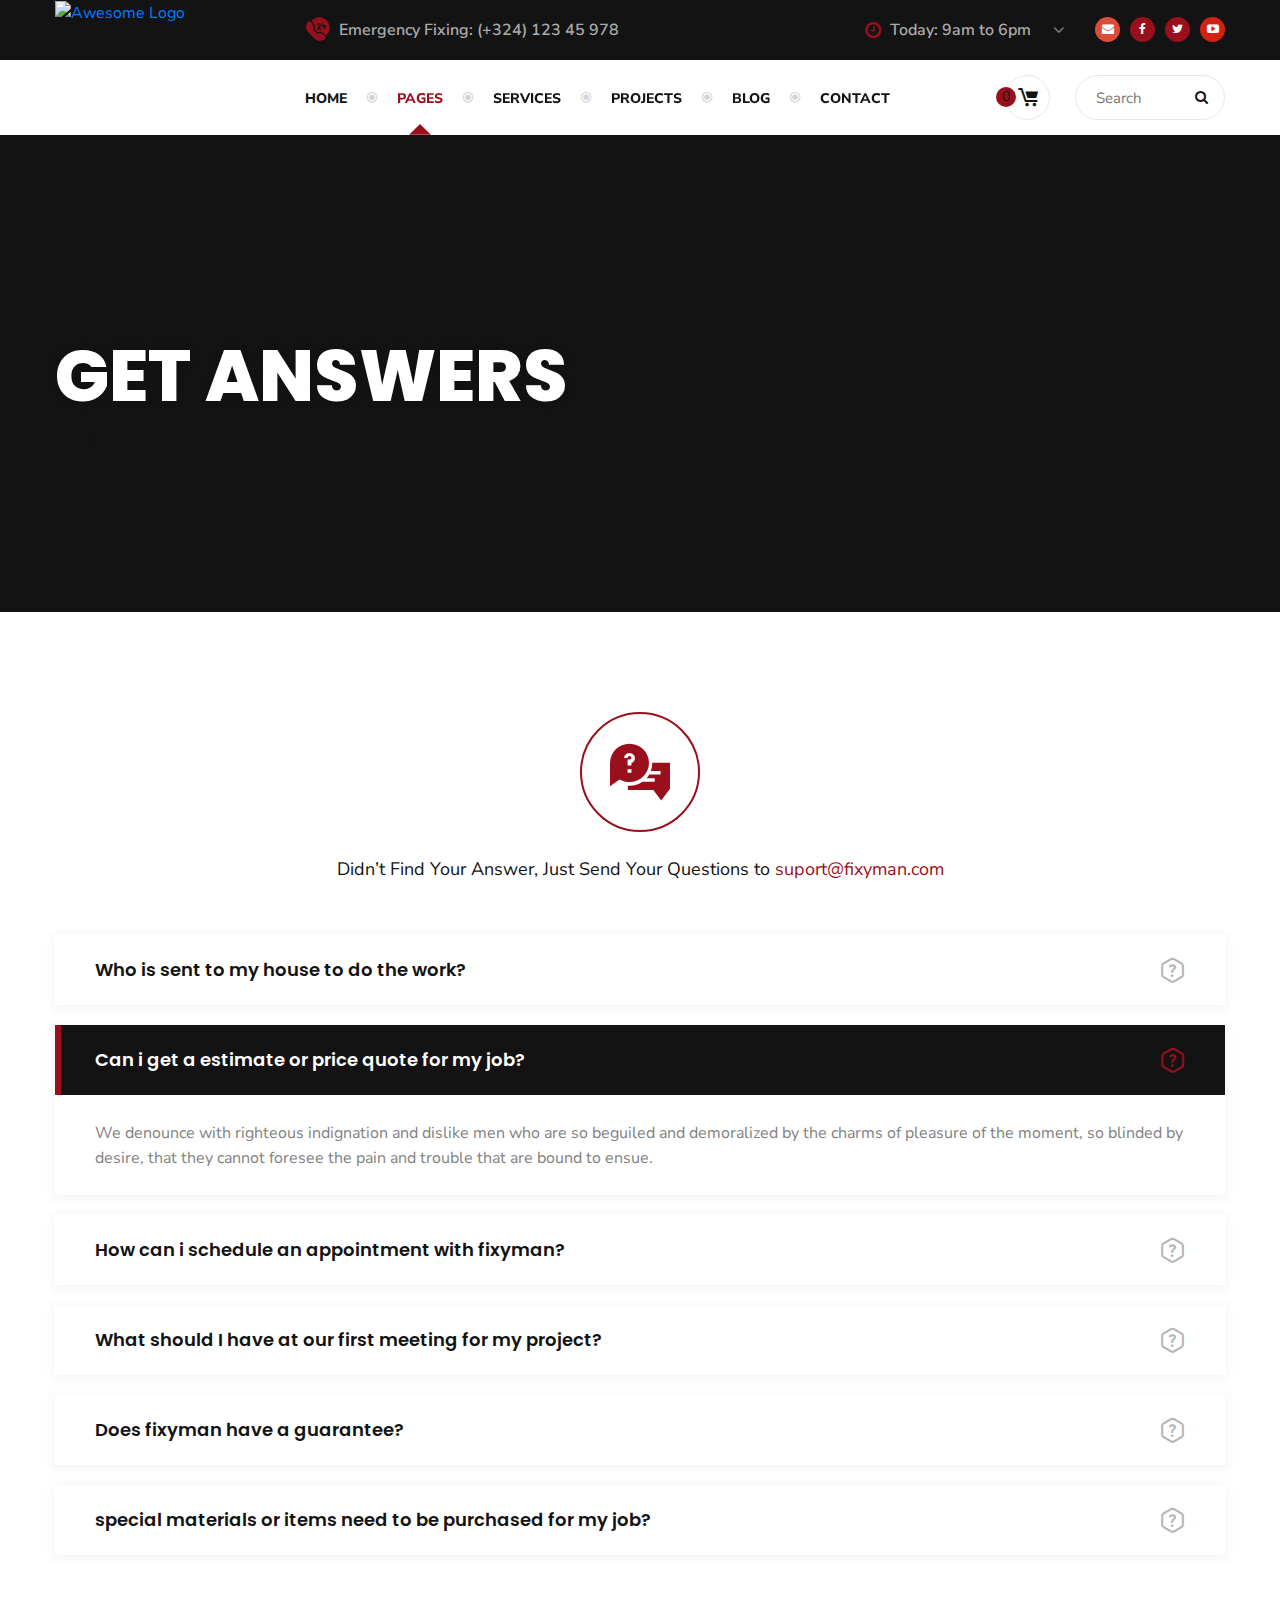
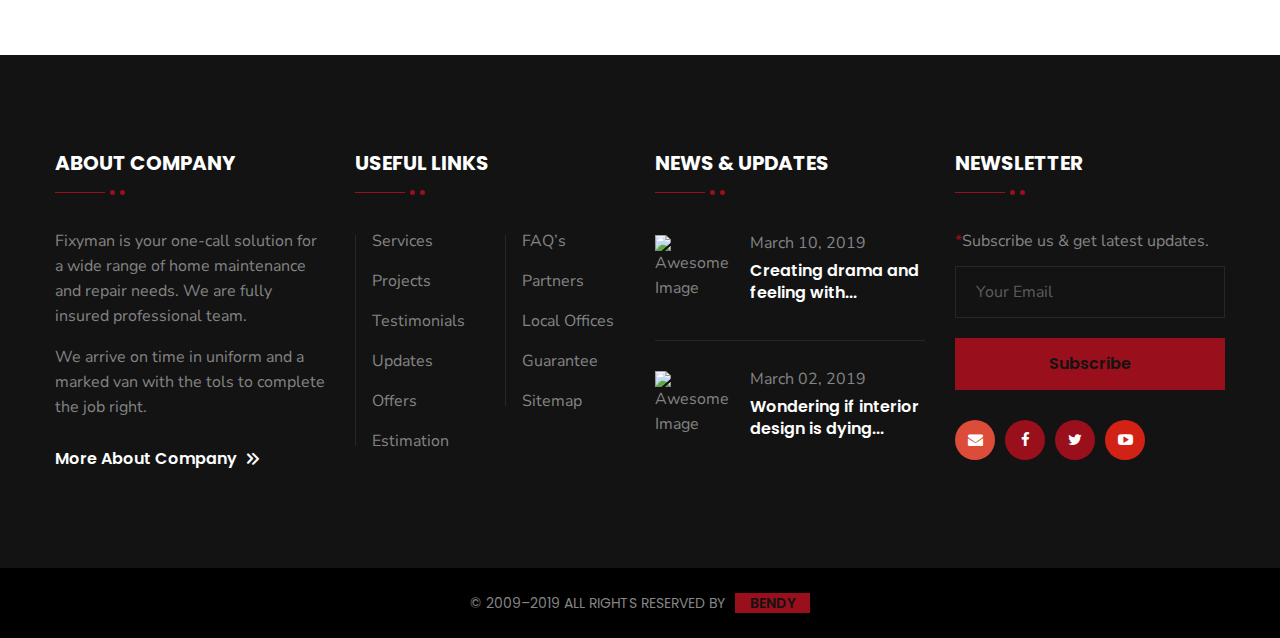
==== faq.html @ 51f52248 "Add files via upload" ====
<!DOCTYPE html>
<html lang="en">
<head>
	<meta charset="UTF-8">
	<title>About || Bendy || Responsive HTML 5 Template</title>

	<!-- responsive meta -->
	<meta name="viewport" content="width=device-width, initial-scale=1">
	<!-- For IE -->
    <meta http-equiv="X-UA-Compatible" content="IE=edge">
    
	<!-- master stylesheet -->
    <link rel="stylesheet" href="css/style.css">
	<!-- Responsive stylesheet -->
	<link rel="stylesheet" href="css/responsive.css">
    <!-- Favicon -->
    <link rel="apple-touch-icon" sizes="180x180" href="images/favicon/apple-touch-icon.png">
    <link rel="icon" type="image/png" href="images/favicon/favicon-32x32.png" sizes="32x32">
    <link rel="icon" type="image/png" href="images/favicon/favicon-16x16.png" sizes="16x16">

    <!-- Fixing Internet Explorer-->
    <!--[if lt IE 9]>
        <script src="http://html5shiv.googlecode.com/svn/trunk/html5.js"></script>
        <script src="js/html5shiv.js"></script>
    <![endif]-->
    
</head>

<body>
<div class="boxed_wrapper">

<div class="preloader"></div> 

<!-- main header -->
<header class="main-header">
    <div class="inner-content">
        <!--Start header top -->
        <div class="header-top">
            <div class="container">
                <div class="outer-box clearfix">
                    <!--Top Left-->
                    <div class="top-left float-left">
                        <div class="phone-number clearfix">
                            <a href="tel:12345978"><span class="icon-help"></span>Emergency Fixing: (+324) 123 45 978</a>
                        </div>
                    </div>
                    <!--Top Right-->
                    <div class="top-right float-right">
                        <div class="working-hours">
                            <div class="icon">
                                <span class="icon-clock"></span>    
                            </div>
                            <select class="selectpicker" data-width="100%">
                                <option selected="selected">Today: 9am to 6pm</option>
                                <option>Today: 9am to 6pm</option>
                                <option>Today: 11am to 5pm</option>
                                <option>Today: 5am to 6pm</option>
                                <option>Today: 9am to 10pm</option>
                                <option>Today: 9am to 6pm</option>
                                <option>Today: 9am to 6pm</option>
                            </select>
                        </div>
                        <div class="social-links">
                            <ul>
                                <li>
                                    <a href="#"><i class="fa fa-envelope" aria-hidden="true"></i></a> 
                                </li>
                                <li>
                                    <a class="fb" href="#"><i class="fa fa-facebook" aria-hidden="true"></i></a> 
                                </li>
                                <li>
                                    <a class="tw" href="#"><i class="fa fa-twitter" aria-hidden="true"></i></a> 
                                </li>
                                <li>
                                    <a class="youtube" href="#"><i class="fa fa-youtube-play" aria-hidden="true"></i></a>
                                </li>
                            </ul>
                        </div>
                    </div>

                </div>  
            </div>
        </div>
        <!--End header top -->
        <!--Start Header upper -->
        <div class="header-upper">
            <div class="container clearfix">
                <div class="outer-box clearfix"> 
                    <div class="header-upper-left float-left">
                        <div class="logo">
                            <a href="index.html"><img src="images/resources/logo.png" alt="Awesome Logo" title=""></a>
                        </div>
                    </div>
                    <div class="header-upper-right float-left clearfix">
                        <div class="nav-outer clearfix">
                            <!-- Main Menu -->
                            <nav class="main-menu navbar-expand-lg">
                                <div class="navbar-header">
                                    <!-- Toggle Button -->      
                                    <button type="button" class="navbar-toggle" data-toggle="collapse" data-target="#navbarSupportedContent" aria-controls="navbarSupportedContent" aria-expanded="false" aria-label="Toggle navigation">
                                    <span class="icon-bar"></span>
                                    <span class="icon-bar"></span>
                                    <span class="icon-bar"></span>
                                    </button>
                                </div>

                                <div class="navbar-collapse collapse clearfix" id="navbarSupportedContent">
                                    <ul class="navigation clearfix">
                                        <li class="dropdown"><a href="index.html"><span>Home</span></a>
                                            <div class="megamenu">
                                                <div class="row">
                                                    <div class="col-lg-6 column">
                                                        <ul>
                                                            <li><a href="index.html">Home Page 01</a></li>
                                                            <li><a href="index-2.html">Home Page 02</a></li>
                                                            <li><a href="index-3.html">Home Page 03</a></li>
                                                            <li><a href="index-4.html">Home Page 04</a></li>
                                                        </ul>
                                                    </div>
                                                    <div class="col-lg-6 column">
                                                        <ul>
                                                            <li><a href="breadcrumb-1.html">Breadcrumb 01</a></li>
                                                            <li><a href="breadcrumb-2.html">Breadcrumb 02</a></li>
                                                            <li><a href="breadcrumb-3.html">Breadcrumb 02</a></li>
                                                            <li><a href="breadcrumb-4.html">Breadcrumb 02</a></li>
                                                        </ul>
                                                    </div> 
                                                </div>                                                
                                            </div>
                                        </li>
                                        <li class="dropdown current"><a href="#"><span>Pages</span></a>
                                            <ul>
                                                <li><a href="about.html">About Company</a></li>
                                                <li><a href="faq.html">Faq’s</a></li>
                                                <li class="dropdown"><a href="#">Shop</a>
                                                    <ul>
                                                        <li><a href="shop.html">Our Products</a></li>
                                                        <li><a href="shop-single.html">Products Single</a></li>
                                                        <li><a href="shopping-cart.html">Shopping Cart</a></li>
                                                        <li><a href="checkout.html">Checkout</a></li>
                                                        <li><a href="account.html">My Account</a></li>
                                                    </ul>    
                                                </li>
                                                <li><a href="coming-soon.html">Coming Soon</a></li>
                                            </ul>
                                        </li>
                                        <li class="dropdown"><a href="services.html"><span>Services</span></a>
                                            <ul>
                                                <li><a href="services.html">View All Services</a></li>
                                                <li><a href="ser-carpentry.html">Carpentry</a></li>
                                                <li><a href="ser-plumbing.html">Plumbing</a></li>
                                                <li><a href="ser-electrical.html">Electrical</a></li>
                                                <li><a href="ser-painting.html">Painting</a></li>
                                                <li><a href="ser-flooring.html">Flooring</a></li>
                                                <li><a href="ser-maintenanace.html">Maintenanace</a></li>
                                            </ul>
                                        </li>
                                        <li class="dropdown"><a href="#"><span>Projects</span></a>
                                            <ul>
                                                <li><a href="project.html">Classic</a></li>
                                                <li><a href="project-2.html">Modern</a></li>
                                                <li><a href="project-3.html">Before & after</a></li>
                                                <li><a href="project-4.html">Masonry</a></li>
                                                <li><a href="project-5.html">Fullwidth</a></li>
                                                <li><a href="project-single.html">Single projects</a></li>
                                            </ul>
                                        </li>
                                        <li class="dropdown"><a href="blog.html"><span>Blog</span></a>
                                            <ul>
                                                <li><a href="blog.html">Default</a></li>
                                                <li><a href="blog-v2.html">Large Image</a></li>
                                                <li><a href="blog-single.html">Blog Details</a></li>
                                            </ul>
                                        </li>
                                        <li><a href="contact.html"><span>Contact</span></a></li>
                                    </ul>
                                </div>
                            </nav>                        
                            <!-- Main Menu End-->
                            <div class="menu-right-content">
                                <div class="cart-box">
                                    <a href="shoping-cart.html"><span class="icon-cart"><span class="number">0</span></span></a>
                                </div>
                                <!--Search Box-->
                                <div class="search-box">
                                    <form method="post" action="index.html">
                                        <input type="search" name="search" placeholder="Search" required>
                                        <button type="submit"><i class="fa fa-search"></i></button>
                                     
                                    </form>
                                </div>
                            </div>

                        </div>
                    </div>
                </div>

            </div>
        </div>
        <!--End Header Upper-->
    </div>
    
    <!--Sticky Header-->
    <div class="sticky-header">
        <div class="container">
            <div class="clearfix">
                <!--Logo-->
                <div class="logo float-left">
                    <a href="index.html" class="img-responsive"><img src="images/resources/sticky-logo.png" alt="" title=""></a>
                </div>
                <!--Right Col-->
                <div class="right-col float-right">
                    <!-- Main Menu -->
                    <nav class="main-menu navbar-expand-lg">
                        <div class="navbar-collapse collapse clearfix">
                            <ul class="navigation clearfix">
                                <li class="dropdown"><a href="index.html"><span>Home</span></a>
                                    <div class="megamenu">
                                        <div class="row">
                                            <div class="col-lg-6 column">
                                                <ul>
                                                    <li><a href="index.html">Home Page 01</a></li>
                                                    <li><a href="index-2.html">Home Page 02</a></li>
                                                    <li><a href="index-3.html">Home Page 03</a></li>
                                                    <li><a href="index-4.html">Home Page 04</a></li>
                                                </ul>
                                            </div>
                                            <div class="col-lg-6 column">
                                                <ul>
                                                    <li><a href="breadcrumb-1.html">Breadcrumb 01</a></li>
                                                    <li><a href="breadcrumb-2.html">Breadcrumb 02</a></li>
                                                    <li><a href="breadcrumb-3.html">Breadcrumb 02</a></li>
                                                    <li><a href="breadcrumb-4.html">Breadcrumb 02</a></li>
                                                </ul>
                                            </div> 
                                        </div>                                                
                                    </div>
                                </li>
                                <li class="dropdown current"><a href="#"><span>Pages</span></a>
                                    <ul>
                                        <li><a href="about.html">About Company</a></li>
                                        <li><a href="faq.html">Faq’s</a></li>
                                        <li class="dropdown"><a href="#">Shop</a>
                                            <ul>
                                                <li><a href="shop.html">Our Products</a></li>
                                                <li><a href="shop-single.html">Products Single</a></li>
                                                <li><a href="shopping-cart.html">Shopping Cart</a></li>
                                                <li><a href="checkout.html">Checkout</a></li>
                                                <li><a href="account.html">My Account</a></li>
                                            </ul>    
                                        </li>
                                        <li><a href="coming-soon.html">Coming Soon</a></li>
                                    </ul>
                                </li>
                                <li class="dropdown"><a href="services.html"><span>Services</span></a>
                                    <ul>
                                        <li><a href="services.html">View All Services</a></li>
                                        <li><a href="ser-carpentry.html">Carpentry</a></li>
                                        <li><a href="ser-plumbing.html">Plumbing</a></li>
                                        <li><a href="ser-electrical.html">Electrical</a></li>
                                        <li><a href="ser-painting.html">Painting</a></li>
                                        <li><a href="ser-flooring.html">Flooring</a></li>
                                        <li><a href="ser-maintenanace.html">Maintenanace</a></li>
                                    </ul>
                                </li>
                                <li class="dropdown"><a href="#"><span>Projects</span></a>
                                    <ul>
                                        <li><a href="project.html">Classic</a></li>
                                        <li><a href="project-2.html">Modern</a></li>
                                        <li><a href="project-3.html">Before & after</a></li>
                                        <li><a href="project-4.html">Masonry</a></li>
                                        <li><a href="project-5.html">Fullwidth</a></li>
                                        <li><a href="project-single.html">Single projects</a></li>
                                    </ul>
                                </li>
                                <li class="dropdown"><a href="blog.html"><span>Blog</span></a>
                                    <ul>
                                        <li><a href="blog.html">Default</a></li>
                                        <li><a href="blog-v2.html">Large Image</a></li>
                                        <li><a href="blog-single.html">Blog Details</a></li>
                                    </ul>
                                </li>
                                <li><a href="contact.html"><span>Contact</span></a></li>
                            </ul>
                        </div>
                    </nav><!-- Main Menu End-->
                </div>
            </div>
        </div>
    </div>
    <!--End Sticky Header-->
</header> 

<!--Start breadcrumb area-->     
<section class="breadcrumb-area style2" style="background-image: url(images/resources/breadcrumb-bg-style2.png);">
    <div class="container">
        <div class="row">
            <div class="col-xl-12">
                <div class="inner-content clearfix">
                    <div class="estimation-box">
                        <h5>Request<br> For Estimation</h5>    
                    </div>
                    <div class="title">
                       <h1>Get Answers</h1>
                    </div>
                    <div class="breadcrumb-menu">
                        <div class="home-icon">
                            <a href="index.html"><span class="icon-home"></span></a>
                        </div>
                        <ul class="clearfix">
                            <li><a href="#">Pages</a></li>
                            <li class="active">FAQ’s</li>
                        </ul>    
                    </div>
                </div>
            </div>
        </div>
    </div>
</section>
<!--End breadcrumb area-->

<!--Start faq area-->
<section class="faq-area">
    <div class="container">
        <div class="row">
            <div class="col-xl-12">
                <div class="faq-content-box">
                    <div class="top text-center">   
                        <div class="icon-holder"><span class="icon-question1"></span></div>
                        <p>Didn’t Find Your Answer, Just Send Your Questions to <a href="mailto:suport@fixyman.com">suport@fixyman.com</a></p>
                    </div>
                    <div class="accordion-box style2">
                        <!--Start single accordion box-->
                        <div class="accordion accordion-block">
                            <div class="accord-btn"><h4>Who is sent to my house to do the work?</h4></div>
                            <div class="accord-content">
                                <p>We denounce with righteous indignation and dislike men who are so beguiled and demoralized by the charms of pleasure of the moment, so blinded by desire, that they cannot foresee the pain and trouble that are bound to ensue.</p>
                            </div>
                        </div>
                        <!--End single accordion box-->
                        <!--Start single accordion box-->
                        <div class="accordion accordion-block">
                            <div class="accord-btn active"><h4>Can i get a estimate or price quote for my job?</h4></div>
                            <div class="accord-content collapsed">
                                <p>We denounce with righteous indignation and dislike men who are so beguiled and demoralized by the charms of pleasure of the moment, so blinded by desire, that they cannot foresee the pain and trouble that are bound to ensue.</p>
                            </div>
                        </div>
                        <!--End single accordion box-->
                        <!--Start single accordion box-->
                        <div class="accordion accordion-block">
                            <div class="accord-btn"><h4>How can i schedule an appointment with fixyman?</h4></div>
                            <div class="accord-content">
                                <p>We denounce with righteous indignation and dislike men who are so beguiled and demoralized by the charms of pleasure of the moment, so blinded by desire, that they cannot foresee the pain and trouble that are bound to ensue.</p>
                            </div>
                        </div>
                        <!--End single accordion box-->
                        <!--Start single accordion box-->
                        <div class="accordion accordion-block">
                            <div class="accord-btn"><h4>What should I have at our first meeting for my project?</h4></div>
                            <div class="accord-content">
                                <p>We denounce with righteous indignation and dislike men who are so beguiled and demoralized by the charms of pleasure of the moment, so blinded by desire, that they cannot foresee the pain and trouble that are bound to ensue.</p>
                            </div>
                        </div>
                        <!--End single accordion box-->
                        <!--Start single accordion box-->
                        <div class="accordion accordion-block">
                            <div class="accord-btn"><h4>Does fixyman have a guarantee?</h4></div>
                            <div class="accord-content">
                                <p>We denounce with righteous indignation and dislike men who are so beguiled and demoralized by the charms of pleasure of the moment, so blinded by desire, that they cannot foresee the pain and trouble that are bound to ensue.</p>
                            </div>
                        </div>
                        <!--End single accordion box-->
                        <!--Start single accordion box-->
                        <div class="accordion accordion-block">
                            <div class="accord-btn"><h4>special materials or items need to be purchased for my job?</h4></div>
                            <div class="accord-content">
                                <p>We denounce with righteous indignation and dislike men who are so beguiled and demoralized by the charms of pleasure of the moment, so blinded by desire, that they cannot foresee the pain and trouble that are bound to ensue.</p>
                            </div>
                        </div>
                        <!--End single accordion box-->
                    </div>    
                </div>    
            </div>        
        </div>
    </div>
</section>   
<!--End faq area-->   

<!--Start footer area-->  
<footer class="footer-area">
    <div class="footer-shape-bg wow slideInRight" data-wow-delay="300ms" data-wow-duration="2500ms"></div>
    <div class="container">
        <div class="row">
            <!--Start single footer widget-->
            <div class="col-xl-3 col-lg-6 col-md-5 col-sm-12">
                <div class="single-footer-widget marbtm50">
                    <div class="title">
                        <h3>About Company</h3>
                        <div class="decor"><span></span></div>
                    </div>
                    <div class="footer-company-info-text">
                        <p>Fixyman is your one-call solution for a wide range of home maintenance and repair needs. We are fully insured professional team. </p>
                        <p>We arrive on time in uniform and a marked van with the tols to complete the job right.</p>
                        <a class="btn-two" href="#">More About Company<span class="icon-arrow"></span></a>
                    </div>  
                </div>
            </div>
            <!--End single footer widget-->
            <!--Start single footer widget-->
            <div class="col-xl-3 col-lg-6 col-md-7 col-sm-12">
                <div class="single-footer-widget useful-links-box marbtm50">
                    <div class="title">
                        <h3>Useful Links</h3>
                        <div class="decor"><span></span></div>
                    </div>
                    <div class="usefull-links">
                        <div class="row">
                            <div class="col-xl-6 col-lg-6 col-md-6">
                                <ul>
                                    <li><a href="#">Services</a></li>
                                    <li><a href="#">Projects</a></li>
                                    <li><a href="#">Testimonials</a></li>
                                    <li><a href="#">Updates</a></li>
                                    <li><a href="#">Offers</a></li>
                                    <li><a href="#">Estimation</a></li>
                                </ul>    
                            </div>
                            <div class="col-xl-6 col-lg-6 col-md-6">
                                <ul>
                                    <li><a href="#">FAQ’s</a></li>    
                                    <li><a href="#">Partners</a></li>    
                                    <li><a href="#">Local Offices</a></li>    
                                    <li><a href="#">Guarantee</a></li>    
                                    <li><a href="#">Sitemap</a></li>      
                                </ul>
                            </div>
                        </div>
                    </div>
                </div>
            </div>
            <!--End single footer widget-->
            <!--Start single footer widget-->
            <div class="col-xl-3 col-lg-6 col-md-6 col-sm-12">
                <div class="single-footer-widget pdbtm50">
                    <div class="title">
                        <h3>News & Updates</h3>
                        <div class="decor"><span></span></div>
                    </div>
                    <ul class="recent-news">
                        <li>
                            <div class="img-holder">
                                <img src="images/footer/recent-news-1.jpg" alt="Awesome Image">
                                <div class="overlay-style-one bg1">
                                    <div class="box">
                                        <div class="content">
                                            <a href="project-single.html"><span class="icon-link1"></span></a>    
                                        </div>
                                    </div>
                                </div>    
                            </div>
                            <div class="title-holder">
                                <p>March 10, 2019</p>
                                <h5><a href="#">Creating drama and<br> feeling with...</a></h5>
                            </div>
                        </li>
                        <li>
                            <div class="img-holder">
                                <img src="images/footer/recent-news-2.jpg" alt="Awesome Image">
                                <div class="overlay-style-one bg1">
                                    <div class="box">
                                        <div class="content">
                                            <a href="project-single.html"><span class="icon-link1"></span></a>    
                                        </div>
                                    </div>
                                </div>    
                            </div>
                            <div class="title-holder">
                                <p>March 02, 2019</p>
                                <h5><a href="#">Wondering if interior<br> design is dying...</a></h5>
                            </div>
                        </li>
                     

                    </ul>
                </div>
            </div>
            <!--End single footer widget-->
            <!--Start single footer widget-->
            <div class="col-xl-3 col-lg-6 col-md-6 col-sm-12">
                <div class="single-footer-widget">
                    <div class="title">
                        <h3>Newsletter</h3>
                        <div class="decor"><span></span></div>
                    </div>
                    <div class="subscribe-box">
                        <div class="text">
                            <p><span>*</span>Subscribe us & get latest updates.</p>
                        </div>
                        <form class="subscribe-form" action="#">
                            <input type="email" name="email" placeholder="Your Email">
                            <button type="submit">Subscribe<span class="flaticon-next"></span></button>
                        </form>
                        <div class="footer-social-links">
                            <ul class="social-links-style1">
                                <li>
                                    <a class="envelop" href="#"><i class="fa fa-envelope" aria-hidden="true"></i></a> 
                                </li>
                                <li>
                                    <a class="fb" href="#"><i class="fa fa-facebook" aria-hidden="true"></i></a> 
                                </li>
                                <li>
                                    <a class="tw" href="#"><i class="fa fa-twitter" aria-hidden="true"></i></a> 
                                </li>
                                <li>
                                    <a class="youtube" href="#"><i class="fa fa-youtube-play" aria-hidden="true"></i></a>
                                </li>
                            </ul>
                        </div> 
                    </div>
                </div>
            </div>
            <!--End single footer widget-->
        </div>
    </div>
</footer>   
<!--End footer area-->

<!--Start footer bottom area-->
<section class="footer-bottom-area">
    <div class="container">
        <div class="row">
            <div class="col-xl-12 col-lg-12 col-md-12 col-sm-12">
                <div class="footer-bottom-content text-center">
                    <div class="copyright-text">
                        <p>© 2009–2019 All Rights Reserved by <a href="#">Bendy</a></p>
                    </div>
                </div>
            </div>
        </div>
    </div>    
</section>
<!--End footer bottom area-->   

</div> 


<!-- Scroll Top Button -->
<button class="scroll-top scroll-to-target" data-target="html">
    <span>Top</span>
</button>



<script src="js/jquery.js"></script>
<script src="js/appear.js"></script>
<script src="js/bootstrap.bundle.min.js"></script>
<script src="js/bootstrap-select.min.js"></script>
<script src="js/isotope.js"></script>
<script src="js/jquery.bootstrap-touchspin.js"></script>
<script src="js/jquery.countTo.js"></script>
<script src="js/jquery.easing.min.js"></script>
<script src="js/jquery.enllax.min.js"></script>
<script src="js/jquery.fancybox.js"></script>
<script src="js/jquery.mixitup.min.js"></script>
<script src="js/jquery.paroller.min.js"></script>
<script src="js/owl.js"></script>
<script src="js/validation.js"></script>
<script src="js/wow.js"></script>
<script src="js/jquery.countdown.min.js"></script>

<script src="assets/language-switcher/jquery.polyglot.language.switcher.js"></script>
<script src="assets/timepicker/timePicker.js"></script>                       
<script src="assets/html5lightbox/html5lightbox.js"></script>


<!-- thm custom script -->
<script src="js/custom.js"></script>



</body>
</html>
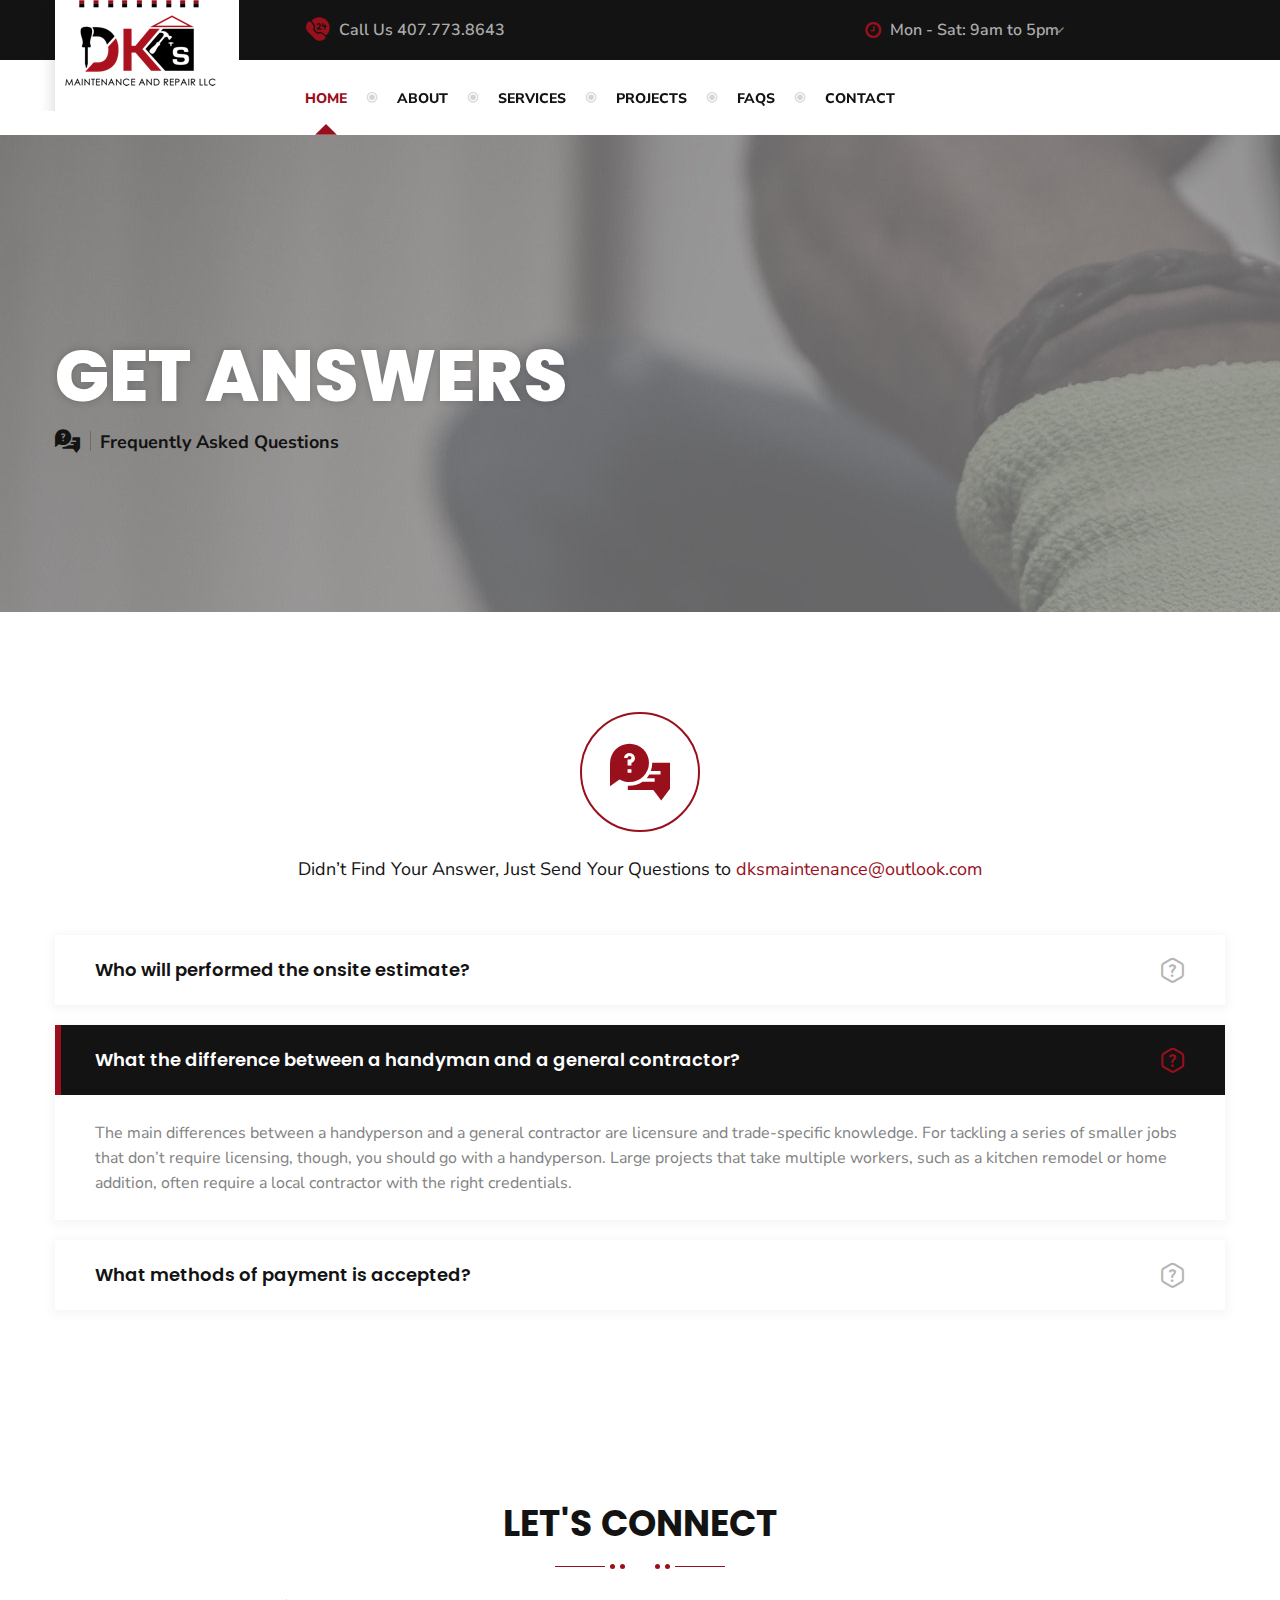
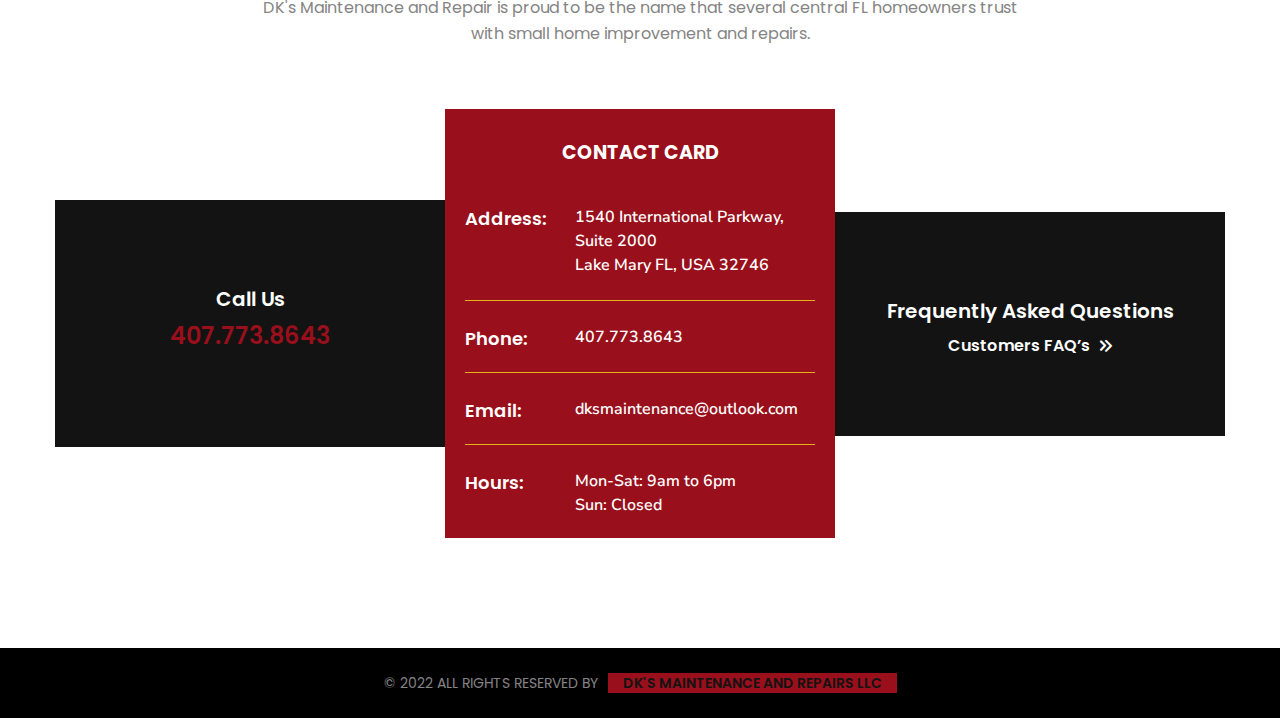
==== commit 7df97074: "Add files via upload" ====
--- a/faq.html
+++ b/faq.html
@@ -8,7 +8,7 @@
 	<meta name="viewport" content="width=device-width, initial-scale=1">
 	<!-- For IE -->
     <meta http-equiv="X-UA-Compatible" content="IE=edge">
-    
+
 	<!-- master stylesheet -->
     <link rel="stylesheet" href="css/style.css">
 	<!-- Responsive stylesheet -->
@@ -23,13 +23,17 @@
         <script src="http://html5shiv.googlecode.com/svn/trunk/html5.js"></script>
         <script src="js/html5shiv.js"></script>
     <![endif]-->
-    
+
 </head>
 
 <body>
 <div class="boxed_wrapper">
 
-<div class="preloader"></div> 
+<div class="preloader"></div>
+
+
+
+
 
 <!-- main header -->
 <header class="main-header">
@@ -41,54 +45,34 @@
                     <!--Top Left-->
                     <div class="top-left float-left">
                         <div class="phone-number clearfix">
-                            <a href="tel:12345978"><span class="icon-help"></span>Emergency Fixing: (+324) 123 45 978</a>
+                            <a href="tel:12345978"><span class="icon-help"></span>Call Us 407.773.8643</a>
                         </div>
                     </div>
                     <!--Top Right-->
                     <div class="top-right float-right">
                         <div class="working-hours">
                             <div class="icon">
-                                <span class="icon-clock"></span>    
+                                <span class="icon-clock"></span>
                             </div>
                             <select class="selectpicker" data-width="100%">
-                                <option selected="selected">Today: 9am to 6pm</option>
-                                <option>Today: 9am to 6pm</option>
-                                <option>Today: 11am to 5pm</option>
-                                <option>Today: 5am to 6pm</option>
-                                <option>Today: 9am to 10pm</option>
-                                <option>Today: 9am to 6pm</option>
-                                <option>Today: 9am to 6pm</option>
+                                <option selected="selected">Mon - Sat: 9am to 5pm</option>
+                                <option>Sunday: Closed</option>
                             </select>
                         </div>
-                        <div class="social-links">
-                            <ul>
-                                <li>
-                                    <a href="#"><i class="fa fa-envelope" aria-hidden="true"></i></a> 
-                                </li>
-                                <li>
-                                    <a class="fb" href="#"><i class="fa fa-facebook" aria-hidden="true"></i></a> 
-                                </li>
-                                <li>
-                                    <a class="tw" href="#"><i class="fa fa-twitter" aria-hidden="true"></i></a> 
-                                </li>
-                                <li>
-                                    <a class="youtube" href="#"><i class="fa fa-youtube-play" aria-hidden="true"></i></a>
-                                </li>
-                            </ul>
-                        </div>
-                    </div>
-
-                </div>  
+
+                    </div>
+
+                </div>
             </div>
         </div>
         <!--End header top -->
         <!--Start Header upper -->
         <div class="header-upper">
             <div class="container clearfix">
-                <div class="outer-box clearfix"> 
+                <div class="outer-box clearfix">
                     <div class="header-upper-left float-left">
                         <div class="logo">
-                            <a href="index.html"><img src="images/resources/logo.png" alt="Awesome Logo" title=""></a>
+                            <a href="index.html"><img src="images/resources/dkspad.png" alt="Awesome Logo" title="" ></a>
                         </div>
                     </div>
                     <div class="header-upper-right float-left clearfix">
@@ -96,7 +80,7 @@
                             <!-- Main Menu -->
                             <nav class="main-menu navbar-expand-lg">
                                 <div class="navbar-header">
-                                    <!-- Toggle Button -->      
+                                    <!-- Toggle Button -->
                                     <button type="button" class="navbar-toggle" data-toggle="collapse" data-target="#navbarSupportedContent" aria-controls="navbarSupportedContent" aria-expanded="false" aria-label="Toggle navigation">
                                     <span class="icon-bar"></span>
                                     <span class="icon-bar"></span>
@@ -106,90 +90,17 @@
 
                                 <div class="navbar-collapse collapse clearfix" id="navbarSupportedContent">
                                     <ul class="navigation clearfix">
-                                        <li class="dropdown"><a href="index.html"><span>Home</span></a>
-                                            <div class="megamenu">
-                                                <div class="row">
-                                                    <div class="col-lg-6 column">
-                                                        <ul>
-                                                            <li><a href="index.html">Home Page 01</a></li>
-                                                            <li><a href="index-2.html">Home Page 02</a></li>
-                                                            <li><a href="index-3.html">Home Page 03</a></li>
-                                                            <li><a href="index-4.html">Home Page 04</a></li>
-                                                        </ul>
-                                                    </div>
-                                                    <div class="col-lg-6 column">
-                                                        <ul>
-                                                            <li><a href="breadcrumb-1.html">Breadcrumb 01</a></li>
-                                                            <li><a href="breadcrumb-2.html">Breadcrumb 02</a></li>
-                                                            <li><a href="breadcrumb-3.html">Breadcrumb 02</a></li>
-                                                            <li><a href="breadcrumb-4.html">Breadcrumb 02</a></li>
-                                                        </ul>
-                                                    </div> 
-                                                </div>                                                
-                                            </div>
-                                        </li>
-                                        <li class="dropdown current"><a href="#"><span>Pages</span></a>
-                                            <ul>
-                                                <li><a href="about.html">About Company</a></li>
-                                                <li><a href="faq.html">Faq’s</a></li>
-                                                <li class="dropdown"><a href="#">Shop</a>
-                                                    <ul>
-                                                        <li><a href="shop.html">Our Products</a></li>
-                                                        <li><a href="shop-single.html">Products Single</a></li>
-                                                        <li><a href="shopping-cart.html">Shopping Cart</a></li>
-                                                        <li><a href="checkout.html">Checkout</a></li>
-                                                        <li><a href="account.html">My Account</a></li>
-                                                    </ul>    
-                                                </li>
-                                                <li><a href="coming-soon.html">Coming Soon</a></li>
-                                            </ul>
-                                        </li>
-                                        <li class="dropdown"><a href="services.html"><span>Services</span></a>
-                                            <ul>
-                                                <li><a href="services.html">View All Services</a></li>
-                                                <li><a href="ser-carpentry.html">Carpentry</a></li>
-                                                <li><a href="ser-plumbing.html">Plumbing</a></li>
-                                                <li><a href="ser-electrical.html">Electrical</a></li>
-                                                <li><a href="ser-painting.html">Painting</a></li>
-                                                <li><a href="ser-flooring.html">Flooring</a></li>
-                                                <li><a href="ser-maintenanace.html">Maintenanace</a></li>
-                                            </ul>
-                                        </li>
-                                        <li class="dropdown"><a href="#"><span>Projects</span></a>
-                                            <ul>
-                                                <li><a href="project.html">Classic</a></li>
-                                                <li><a href="project-2.html">Modern</a></li>
-                                                <li><a href="project-3.html">Before & after</a></li>
-                                                <li><a href="project-4.html">Masonry</a></li>
-                                                <li><a href="project-5.html">Fullwidth</a></li>
-                                                <li><a href="project-single.html">Single projects</a></li>
-                                            </ul>
-                                        </li>
-                                        <li class="dropdown"><a href="blog.html"><span>Blog</span></a>
-                                            <ul>
-                                                <li><a href="blog.html">Default</a></li>
-                                                <li><a href="blog-v2.html">Large Image</a></li>
-                                                <li><a href="blog-single.html">Blog Details</a></li>
-                                            </ul>
-                                        </li>
-                                        <li><a href="contact.html"><span>Contact</span></a></li>
+                                        <li class="dropdown current"><a href="index.html"><span>Home</span></a></li>
+                                        <li class="dropdown"><a href="index.html#aboutme"><span>About</span></a></li>
+                                        <li class="dropdown"><a href="index.html#services"><span>Services</span></a></li>
+                                        <li class="dropdown"><a href="index.html#projects"><span>Projects</span></a></li>
+																				<li class="dropdown"><a href="faq.html"><span>FAQs</span></a></li>
+																				<li><a href="index.html#contact"><span>Contact</span></a></li>
                                     </ul>
                                 </div>
-                            </nav>                        
+                            </nav>
                             <!-- Main Menu End-->
-                            <div class="menu-right-content">
-                                <div class="cart-box">
-                                    <a href="shoping-cart.html"><span class="icon-cart"><span class="number">0</span></span></a>
-                                </div>
-                                <!--Search Box-->
-                                <div class="search-box">
-                                    <form method="post" action="index.html">
-                                        <input type="search" name="search" placeholder="Search" required>
-                                        <button type="submit"><i class="fa fa-search"></i></button>
-                                     
-                                    </form>
-                                </div>
-                            </div>
+
 
                         </div>
                     </div>
@@ -199,14 +110,14 @@
         </div>
         <!--End Header Upper-->
     </div>
-    
+
     <!--Sticky Header-->
     <div class="sticky-header">
         <div class="container">
             <div class="clearfix">
                 <!--Logo-->
                 <div class="logo float-left">
-                    <a href="index.html" class="img-responsive"><img src="images/resources/sticky-logo.png" alt="" title=""></a>
+                    <a href="index.html" class="img-responsive"><img src="images/resources/finallogo.png" alt="" height="160" width="160" title=""></a></br>
                 </div>
                 <!--Right Col-->
                 <div class="right-col float-right">
@@ -214,73 +125,11 @@
                     <nav class="main-menu navbar-expand-lg">
                         <div class="navbar-collapse collapse clearfix">
                             <ul class="navigation clearfix">
-                                <li class="dropdown"><a href="index.html"><span>Home</span></a>
-                                    <div class="megamenu">
-                                        <div class="row">
-                                            <div class="col-lg-6 column">
-                                                <ul>
-                                                    <li><a href="index.html">Home Page 01</a></li>
-                                                    <li><a href="index-2.html">Home Page 02</a></li>
-                                                    <li><a href="index-3.html">Home Page 03</a></li>
-                                                    <li><a href="index-4.html">Home Page 04</a></li>
-                                                </ul>
-                                            </div>
-                                            <div class="col-lg-6 column">
-                                                <ul>
-                                                    <li><a href="breadcrumb-1.html">Breadcrumb 01</a></li>
-                                                    <li><a href="breadcrumb-2.html">Breadcrumb 02</a></li>
-                                                    <li><a href="breadcrumb-3.html">Breadcrumb 02</a></li>
-                                                    <li><a href="breadcrumb-4.html">Breadcrumb 02</a></li>
-                                                </ul>
-                                            </div> 
-                                        </div>                                                
-                                    </div>
-                                </li>
-                                <li class="dropdown current"><a href="#"><span>Pages</span></a>
-                                    <ul>
-                                        <li><a href="about.html">About Company</a></li>
-                                        <li><a href="faq.html">Faq’s</a></li>
-                                        <li class="dropdown"><a href="#">Shop</a>
-                                            <ul>
-                                                <li><a href="shop.html">Our Products</a></li>
-                                                <li><a href="shop-single.html">Products Single</a></li>
-                                                <li><a href="shopping-cart.html">Shopping Cart</a></li>
-                                                <li><a href="checkout.html">Checkout</a></li>
-                                                <li><a href="account.html">My Account</a></li>
-                                            </ul>    
-                                        </li>
-                                        <li><a href="coming-soon.html">Coming Soon</a></li>
-                                    </ul>
-                                </li>
-                                <li class="dropdown"><a href="services.html"><span>Services</span></a>
-                                    <ul>
-                                        <li><a href="services.html">View All Services</a></li>
-                                        <li><a href="ser-carpentry.html">Carpentry</a></li>
-                                        <li><a href="ser-plumbing.html">Plumbing</a></li>
-                                        <li><a href="ser-electrical.html">Electrical</a></li>
-                                        <li><a href="ser-painting.html">Painting</a></li>
-                                        <li><a href="ser-flooring.html">Flooring</a></li>
-                                        <li><a href="ser-maintenanace.html">Maintenanace</a></li>
-                                    </ul>
-                                </li>
-                                <li class="dropdown"><a href="#"><span>Projects</span></a>
-                                    <ul>
-                                        <li><a href="project.html">Classic</a></li>
-                                        <li><a href="project-2.html">Modern</a></li>
-                                        <li><a href="project-3.html">Before & after</a></li>
-                                        <li><a href="project-4.html">Masonry</a></li>
-                                        <li><a href="project-5.html">Fullwidth</a></li>
-                                        <li><a href="project-single.html">Single projects</a></li>
-                                    </ul>
-                                </li>
-                                <li class="dropdown"><a href="blog.html"><span>Blog</span></a>
-                                    <ul>
-                                        <li><a href="blog.html">Default</a></li>
-                                        <li><a href="blog-v2.html">Large Image</a></li>
-                                        <li><a href="blog-single.html">Blog Details</a></li>
-                                    </ul>
-                                </li>
-                                <li><a href="contact.html"><span>Contact</span></a></li>
+                                <li class="dropdown current"><a href="index.html"><span>Home</span></a></li>
+															  <li class="dropdown"><a href="#aboutme"><span>About</span></a></li>
+																<li class="dropdown"><a href="#services"><span>Services</span></a></li>
+															  <li class="dropdown"><a href="#projects"><span>Projects</span></a></li>
+																<li><a href="#contact"><span>Contact</span></a></li>
                             </ul>
                         </div>
                     </nav><!-- Main Menu End-->
@@ -289,28 +138,29 @@
         </div>
     </div>
     <!--End Sticky Header-->
-</header> 
-
-<!--Start breadcrumb area-->     
-<section class="breadcrumb-area style2" style="background-image: url(images/resources/breadcrumb-bg-style2.png);">
+</header>
+
+
+
+
+
+<!--Start breadcrumb area-->
+<section class="breadcrumb-area style2" style="background-image: url(images/slides/v1-1.jpg);">
     <div class="container">
         <div class="row">
             <div class="col-xl-12">
                 <div class="inner-content clearfix">
-                    <div class="estimation-box">
-                        <h5>Request<br> For Estimation</h5>    
-                    </div>
+
                     <div class="title">
                        <h1>Get Answers</h1>
                     </div>
                     <div class="breadcrumb-menu">
                         <div class="home-icon">
-                            <a href="index.html"><span class="icon-home"></span></a>
+                            <a href="index.html"><span class="icon-question1"></span></a>
                         </div>
                         <ul class="clearfix">
-                            <li><a href="#">Pages</a></li>
-                            <li class="active">FAQ’s</li>
-                        </ul>    
+                            <li class="active">Frequently Asked Questions</li>
+                        </ul>
                     </div>
                 </div>
             </div>
@@ -325,205 +175,121 @@
         <div class="row">
             <div class="col-xl-12">
                 <div class="faq-content-box">
-                    <div class="top text-center">   
+                    <div class="top text-center">
                         <div class="icon-holder"><span class="icon-question1"></span></div>
-                        <p>Didn’t Find Your Answer, Just Send Your Questions to <a href="mailto:suport@fixyman.com">suport@fixyman.com</a></p>
+                        <p>Didn’t Find Your Answer, Just Send Your Questions to <a href="mailto:dksmaintenance@outlook.com">dksmaintenance@outlook.com</a></p>
                     </div>
                     <div class="accordion-box style2">
                         <!--Start single accordion box-->
                         <div class="accordion accordion-block">
-                            <div class="accord-btn"><h4>Who is sent to my house to do the work?</h4></div>
+                            <div class="accord-btn"><h4>Who will performed the onsite estimate?</h4></div>
                             <div class="accord-content">
-                                <p>We denounce with righteous indignation and dislike men who are so beguiled and demoralized by the charms of pleasure of the moment, so blinded by desire, that they cannot foresee the pain and trouble that are bound to ensue.</p>
+                                <p>The owner of DK's will visit the property to provide an estimate, unless you are notified of business partner being present instead.</p>
                             </div>
                         </div>
                         <!--End single accordion box-->
                         <!--Start single accordion box-->
                         <div class="accordion accordion-block">
-                            <div class="accord-btn active"><h4>Can i get a estimate or price quote for my job?</h4></div>
+                            <div class="accord-btn active"><h4>What the difference between a handyman and a general contractor?</h4></div>
                             <div class="accord-content collapsed">
-                                <p>We denounce with righteous indignation and dislike men who are so beguiled and demoralized by the charms of pleasure of the moment, so blinded by desire, that they cannot foresee the pain and trouble that are bound to ensue.</p>
+                                <p>The main differences between a handyperson and a general contractor are licensure and trade-specific knowledge. For tackling a series of smaller jobs that don’t require licensing, though, you should go with a handyperson. Large projects that take multiple workers, such as a kitchen remodel or home addition, often require a local contractor with the right credentials.</p>
                             </div>
                         </div>
                         <!--End single accordion box-->
                         <!--Start single accordion box-->
                         <div class="accordion accordion-block">
-                            <div class="accord-btn"><h4>How can i schedule an appointment with fixyman?</h4></div>
+                            <div class="accord-btn"><h4>What methods of payment is accepted?</h4></div>
                             <div class="accord-content">
-                                <p>We denounce with righteous indignation and dislike men who are so beguiled and demoralized by the charms of pleasure of the moment, so blinded by desire, that they cannot foresee the pain and trouble that are bound to ensue.</p>
+                                <p>Cash, Zelle, Cashapp (Credit Cards to be accepted soon.)</p>
                             </div>
                         </div>
                         <!--End single accordion box-->
-                        <!--Start single accordion box-->
-                        <div class="accordion accordion-block">
-                            <div class="accord-btn"><h4>What should I have at our first meeting for my project?</h4></div>
-                            <div class="accord-content">
-                                <p>We denounce with righteous indignation and dislike men who are so beguiled and demoralized by the charms of pleasure of the moment, so blinded by desire, that they cannot foresee the pain and trouble that are bound to ensue.</p>
-                            </div>
-                        </div>
-                        <!--End single accordion box-->
-                        <!--Start single accordion box-->
-                        <div class="accordion accordion-block">
-                            <div class="accord-btn"><h4>Does fixyman have a guarantee?</h4></div>
-                            <div class="accord-content">
-                                <p>We denounce with righteous indignation and dislike men who are so beguiled and demoralized by the charms of pleasure of the moment, so blinded by desire, that they cannot foresee the pain and trouble that are bound to ensue.</p>
-                            </div>
-                        </div>
-                        <!--End single accordion box-->
-                        <!--Start single accordion box-->
-                        <div class="accordion accordion-block">
-                            <div class="accord-btn"><h4>special materials or items need to be purchased for my job?</h4></div>
-                            <div class="accord-content">
-                                <p>We denounce with righteous indignation and dislike men who are so beguiled and demoralized by the charms of pleasure of the moment, so blinded by desire, that they cannot foresee the pain and trouble that are bound to ensue.</p>
-                            </div>
-                        </div>
-                        <!--End single accordion box-->
-                    </div>    
-                </div>    
-            </div>        
-        </div>
-    </div>
-</section>   
-<!--End faq area-->   
-
-<!--Start footer area-->  
-<footer class="footer-area">
-    <div class="footer-shape-bg wow slideInRight" data-wow-delay="300ms" data-wow-duration="2500ms"></div>
+
+                    </div>
+                </div>
+            </div>
+        </div>
+    </div>
+</section>
+<!--End faq area-->
+
+<!--Start Contact area-->
+<section class="contact-address-area" id="contact">
     <div class="container">
+        <div class="sec-title-style1 text-center max-width">
+            <div class="title">Let's Connect</div>
+            <div class="text"><div class="decor-left"><span></span></div><p></p><div class="decor-right"><span></span></div></div>
+            <div class="bottom-text">
+                <p>DK's Maintenance and Repair is proud to be the name that several central FL homeowners trust with small home improvement and repairs.</p>
+            </div>
+        </div>
         <div class="row">
-            <!--Start single footer widget-->
-            <div class="col-xl-3 col-lg-6 col-md-5 col-sm-12">
-                <div class="single-footer-widget marbtm50">
-                    <div class="title">
-                        <h3>About Company</h3>
-                        <div class="decor"><span></span></div>
-                    </div>
-                    <div class="footer-company-info-text">
-                        <p>Fixyman is your one-call solution for a wide range of home maintenance and repair needs. We are fully insured professional team. </p>
-                        <p>We arrive on time in uniform and a marked van with the tols to complete the job right.</p>
-                        <a class="btn-two" href="#">More About Company<span class="icon-arrow"></span></a>
-                    </div>  
-                </div>
-            </div>
-            <!--End single footer widget-->
-            <!--Start single footer widget-->
-            <div class="col-xl-3 col-lg-6 col-md-7 col-sm-12">
-                <div class="single-footer-widget useful-links-box marbtm50">
-                    <div class="title">
-                        <h3>Useful Links</h3>
-                        <div class="decor"><span></span></div>
-                    </div>
-                    <div class="usefull-links">
-                        <div class="row">
-                            <div class="col-xl-6 col-lg-6 col-md-6">
-                                <ul>
-                                    <li><a href="#">Services</a></li>
-                                    <li><a href="#">Projects</a></li>
-                                    <li><a href="#">Testimonials</a></li>
-                                    <li><a href="#">Updates</a></li>
-                                    <li><a href="#">Offers</a></li>
-                                    <li><a href="#">Estimation</a></li>
-                                </ul>    
-                            </div>
-                            <div class="col-xl-6 col-lg-6 col-md-6">
-                                <ul>
-                                    <li><a href="#">FAQ’s</a></li>    
-                                    <li><a href="#">Partners</a></li>    
-                                    <li><a href="#">Local Offices</a></li>    
-                                    <li><a href="#">Guarantee</a></li>    
-                                    <li><a href="#">Sitemap</a></li>      
-                                </ul>
-                            </div>
-                        </div>
-                    </div>
-                </div>
-            </div>
-            <!--End single footer widget-->
-            <!--Start single footer widget-->
-            <div class="col-xl-3 col-lg-6 col-md-6 col-sm-12">
-                <div class="single-footer-widget pdbtm50">
-                    <div class="title">
-                        <h3>News & Updates</h3>
-                        <div class="decor"><span></span></div>
-                    </div>
-                    <ul class="recent-news">
-                        <li>
-                            <div class="img-holder">
-                                <img src="images/footer/recent-news-1.jpg" alt="Awesome Image">
-                                <div class="overlay-style-one bg1">
-                                    <div class="box">
-                                        <div class="content">
-                                            <a href="project-single.html"><span class="icon-link1"></span></a>    
-                                        </div>
-                                    </div>
-                                </div>    
-                            </div>
-                            <div class="title-holder">
-                                <p>March 10, 2019</p>
-                                <h5><a href="#">Creating drama and<br> feeling with...</a></h5>
-                            </div>
-                        </li>
-                        <li>
-                            <div class="img-holder">
-                                <img src="images/footer/recent-news-2.jpg" alt="Awesome Image">
-                                <div class="overlay-style-one bg1">
-                                    <div class="box">
-                                        <div class="content">
-                                            <a href="project-single.html"><span class="icon-link1"></span></a>    
-                                        </div>
-                                    </div>
-                                </div>    
-                            </div>
-                            <div class="title-holder">
-                                <p>March 02, 2019</p>
-                                <h5><a href="#">Wondering if interior<br> design is dying...</a></h5>
-                            </div>
-                        </li>
-                     
-
-                    </ul>
-                </div>
-            </div>
-            <!--End single footer widget-->
-            <!--Start single footer widget-->
-            <div class="col-xl-3 col-lg-6 col-md-6 col-sm-12">
-                <div class="single-footer-widget">
-                    <div class="title">
-                        <h3>Newsletter</h3>
-                        <div class="decor"><span></span></div>
-                    </div>
-                    <div class="subscribe-box">
-                        <div class="text">
-                            <p><span>*</span>Subscribe us & get latest updates.</p>
-                        </div>
-                        <form class="subscribe-form" action="#">
-                            <input type="email" name="email" placeholder="Your Email">
-                            <button type="submit">Subscribe<span class="flaticon-next"></span></button>
-                        </form>
-                        <div class="footer-social-links">
-                            <ul class="social-links-style1">
+            <div class="col-xl-12">
+                <div class="contact-address-box">
+                    <!--Start Single Contact Address Box-->
+                    <div class="single-contact-address-box text-center">
+                        <h3>Call Us</h3>
+                        <h2>407.773.8643</h2>
+
+                    </div>
+                    <!--End Single Contact Address Box-->
+                    <!--Start Single Contact Address Box-->
+                    <div class="single-contact-address-box main-branch">
+                        <h3>CONTACT CARD</h3>
+                        <div class="inner">
+                            <ul>
                                 <li>
-                                    <a class="envelop" href="#"><i class="fa fa-envelope" aria-hidden="true"></i></a> 
+                                    <div class="title">
+                                        <h4>Address:</h4>
+                                    </div>
+                                    <div class="text">
+                                        <p> 1540 International Parkway, Suite 2000<br> Lake Mary FL, USA 32746</p>
+                                    </div>
+                                </li>
+																<li>
+                                    <div class="title">
+                                        <h4>Phone:</h4>
+                                    </div>
+                                    <div class="text">
+                                        <p>407.773.8643</p>
+                                    </div>
                                 </li>
                                 <li>
-                                    <a class="fb" href="#"><i class="fa fa-facebook" aria-hidden="true"></i></a> 
+                                    <div class="title">
+                                        <h4>Email:</h4>
+                                    </div>
+                                    <div class="text">
+                                        <p>dksmaintenance@outlook.com</p>
+                                    </div>
                                 </li>
                                 <li>
-                                    <a class="tw" href="#"><i class="fa fa-twitter" aria-hidden="true"></i></a> 
-                                </li>
-                                <li>
-                                    <a class="youtube" href="#"><i class="fa fa-youtube-play" aria-hidden="true"></i></a>
+                                    <div class="title">
+                                        <h4>Hours:</h4>
+                                    </div>
+                                    <div class="text">
+                                        <p>Mon-Sat: 9am to 6pm<br> Sun: Closed</p>
+                                    </div>
                                 </li>
                             </ul>
-                        </div> 
-                    </div>
-                </div>
-            </div>
-            <!--End single footer widget-->
-        </div>
-    </div>
-</footer>   
-<!--End footer area-->
+                        </div>
+                    </div>
+                    <!--End Single Contact Address Box-->
+                    <!--Start Single Contact Address Box-->
+                    <div class="single-contact-address-box text-center">
+                        <h3>Frequently Asked Questions</h3>
+                        <a class="btn-two" href="#">Customers FAQ’s<span class="icon-arrow"></span></a>
+                    </div>
+                    <!--End Single Contact Address Box-->
+                </div>
+            </div>
+        </div>
+    </div>
+</section>
+
+
+
+<!--End Contact area-->
+
 
 <!--Start footer bottom area-->
 <section class="footer-bottom-area">
@@ -532,16 +298,16 @@
             <div class="col-xl-12 col-lg-12 col-md-12 col-sm-12">
                 <div class="footer-bottom-content text-center">
                     <div class="copyright-text">
-                        <p>© 2009–2019 All Rights Reserved by <a href="#">Bendy</a></p>
-                    </div>
-                </div>
-            </div>
-        </div>
-    </div>    
+                        <p>© 2022 All Rights Reserved by <a href="#">DK's Maintenance and Repairs LLC</a></p>
+                    </div>
+                </div>
+            </div>
+        </div>
+    </div>
 </section>
-<!--End footer bottom area-->   
-
-</div> 
+<!--End footer bottom area-->
+
+</div>
 
 
 <!-- Scroll Top Button -->
@@ -566,12 +332,25 @@
 <script src="js/owl.js"></script>
 <script src="js/validation.js"></script>
 <script src="js/wow.js"></script>
-<script src="js/jquery.countdown.min.js"></script>
 
 <script src="assets/language-switcher/jquery.polyglot.language.switcher.js"></script>
-<script src="assets/timepicker/timePicker.js"></script>                       
+<script src="assets/timepicker/timePicker.js"></script>
 <script src="assets/html5lightbox/html5lightbox.js"></script>
-
+<!-- jQuery ui js -->
+<script src="assets/jquery-ui-1.11.4/jquery-ui.js"></script>
+<!--Revolution Slider-->
+<script src="plugins/revolution/js/jquery.themepunch.revolution.min.js"></script>
+<script src="plugins/revolution/js/jquery.themepunch.tools.min.js"></script>
+<script src="plugins/revolution/js/extensions/revolution.extension.actions.min.js"></script>
+<script src="plugins/revolution/js/extensions/revolution.extension.carousel.min.js"></script>
+<script src="plugins/revolution/js/extensions/revolution.extension.kenburn.min.js"></script>
+<script src="plugins/revolution/js/extensions/revolution.extension.layeranimation.min.js"></script>
+<script src="plugins/revolution/js/extensions/revolution.extension.migration.min.js"></script>
+<script src="plugins/revolution/js/extensions/revolution.extension.navigation.min.js"></script>
+<script src="plugins/revolution/js/extensions/revolution.extension.parallax.min.js"></script>
+<script src="plugins/revolution/js/extensions/revolution.extension.slideanims.min.js"></script>
+<script src="plugins/revolution/js/extensions/revolution.extension.video.min.js"></script>
+<script src="js/main-slider-script.js"></script>
 
 <!-- thm custom script -->
 <script src="js/custom.js"></script>
@@ -579,4 +358,4 @@
 
 
 </body>
-</html>+</html>
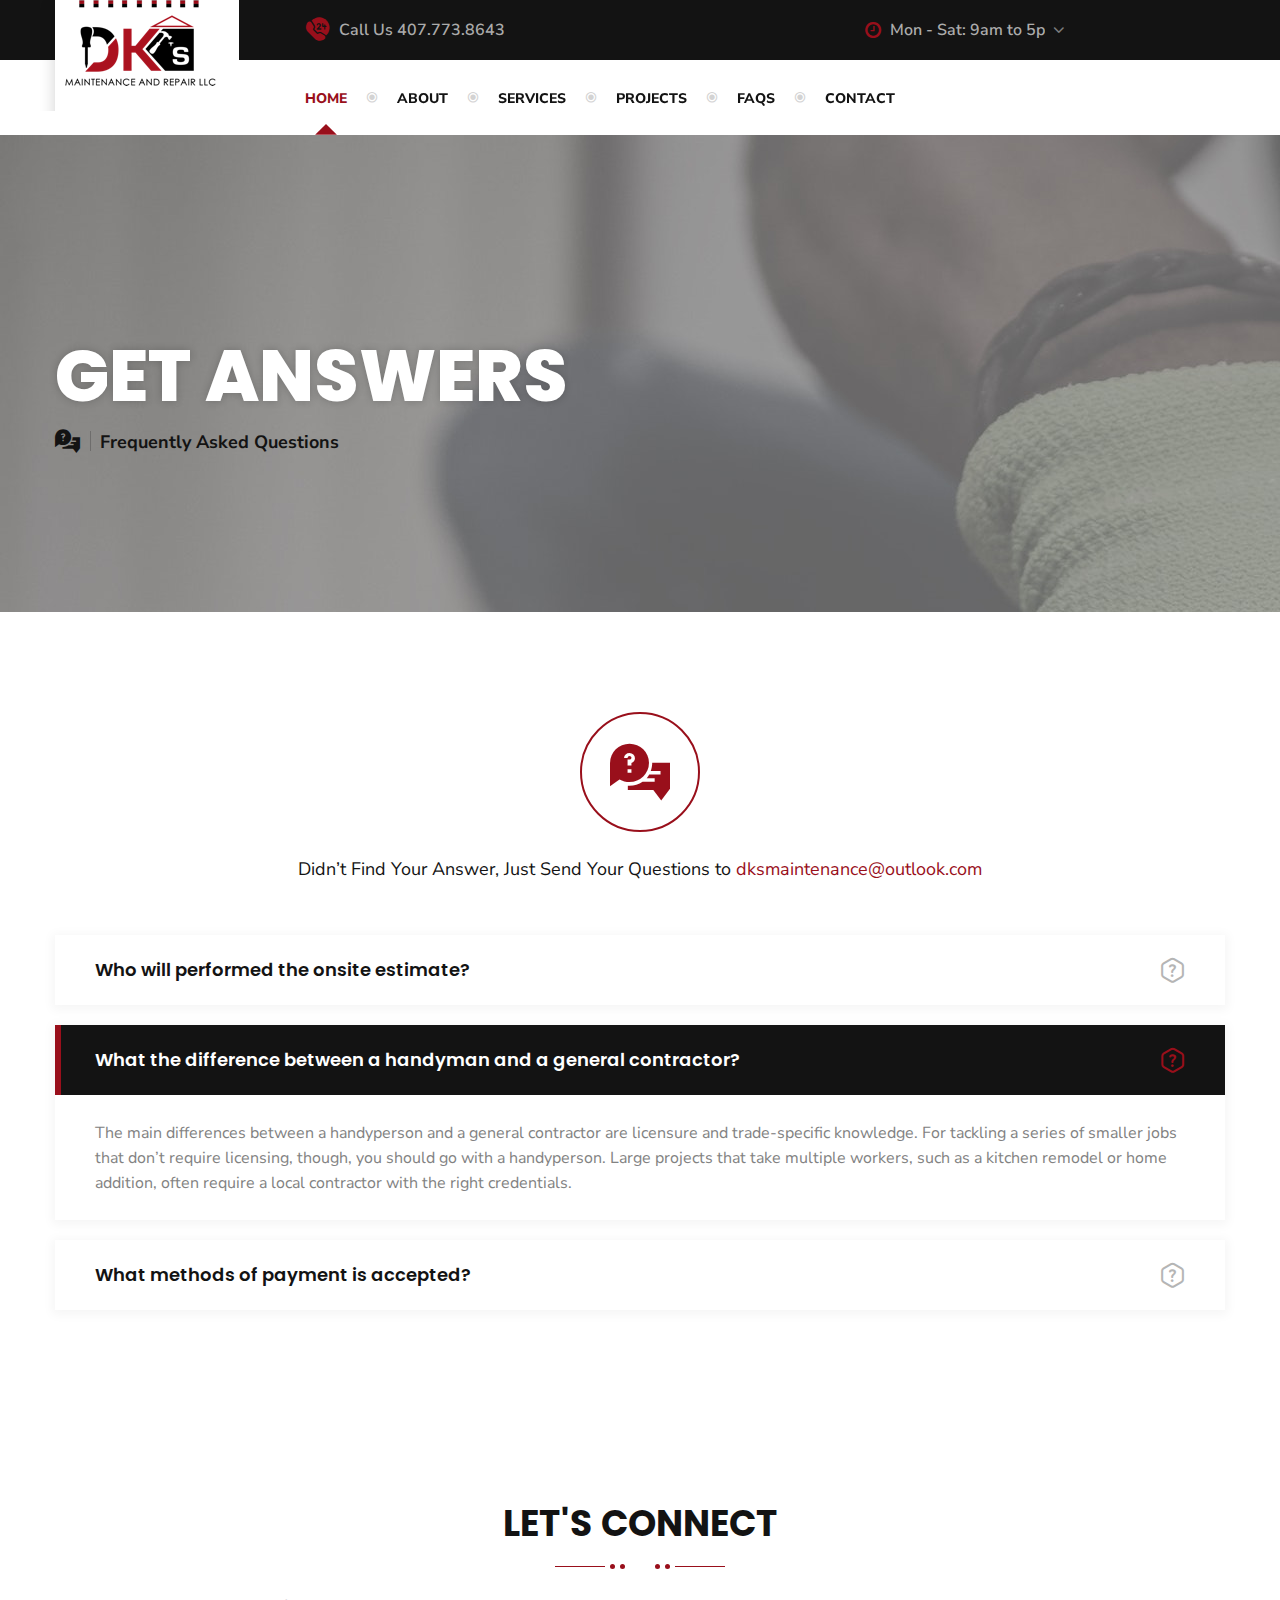
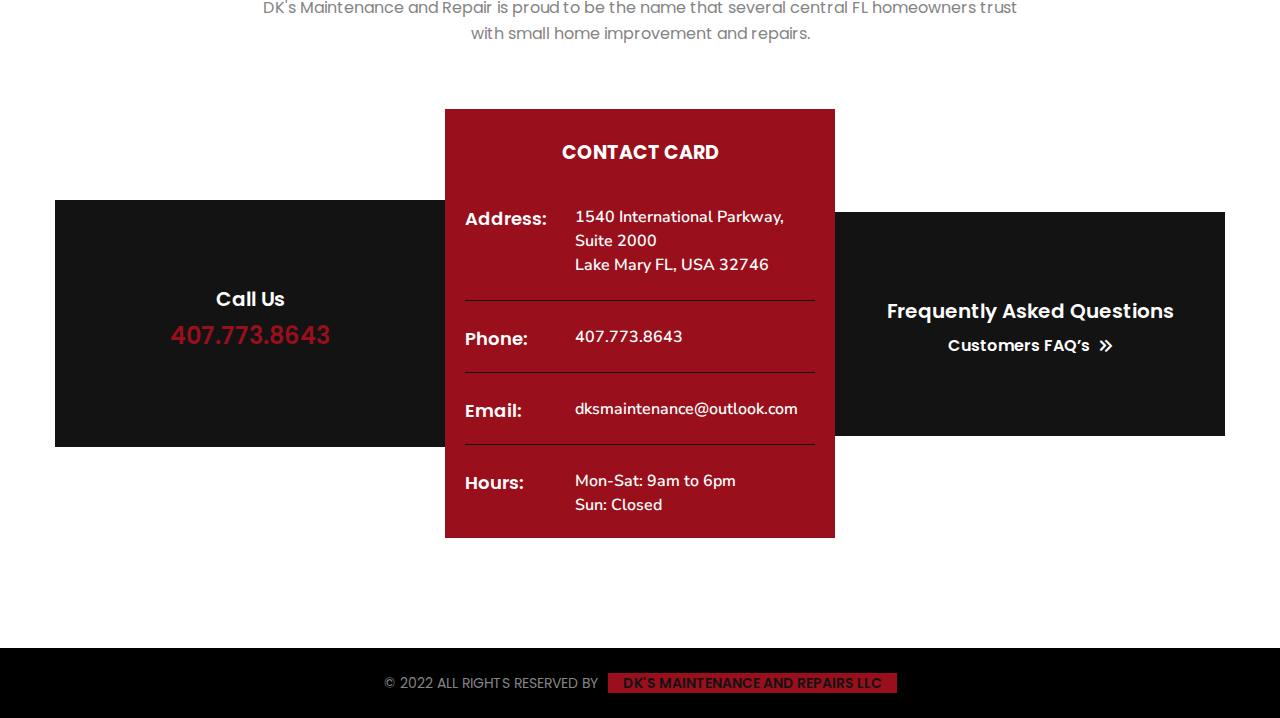
==== commit 426a72e2: "Update faq.html" ====
--- a/faq.html
+++ b/faq.html
@@ -2,7 +2,7 @@
 <html lang="en">
 <head>
 	<meta charset="UTF-8">
-	<title>About || Bendy || Responsive HTML 5 Template</title>
+	<title>DKs</title>
 
 	<!-- responsive meta -->
 	<meta name="viewport" content="width=device-width, initial-scale=1">
@@ -184,7 +184,7 @@
                         <div class="accordion accordion-block">
                             <div class="accord-btn"><h4>Who will performed the onsite estimate?</h4></div>
                             <div class="accord-content">
-                                <p>The owner of DK's will visit the property to provide an estimate, unless you are notified of business partner being present instead.</p>
+                                <p>The owner of DK's will visit the property to provide an estimate, unless you are notified of a business partner being present instead.</p>
                             </div>
                         </div>
                         <!--End single accordion box-->
@@ -200,7 +200,7 @@
                         <div class="accordion accordion-block">
                             <div class="accord-btn"><h4>What methods of payment is accepted?</h4></div>
                             <div class="accord-content">
-                                <p>Cash, Zelle, Cashapp (Credit Cards to be accepted soon.)</p>
+                                <p>Cash, Cashapp and all major credit cards.</p>
                             </div>
                         </div>
                         <!--End single accordion box-->
--- a/css/style.css
+++ b/css/style.css
@@ -1,5 +1,5 @@
 /***************************************************************************************************************
-||||||||||||||||||||||||||       MASTER STYLESHEET FOR FixyMan             ||||||||||||||||||||||||||||||||||||
+||||||||||||||||||||||||||       MASTER STYLESHEET FOR DKs           ||||||||||||||||||||||||||||||||||||
 ****************************************************************************************************************
 ||||||||||||||||||||||||||                TABLE OF CONTENT               |||||||||||||||||||||||||||||||||||||||
 ****************************************************************************************************************
@@ -236,7 +236,7 @@
 }
 .btn-three:hover{
     color: #f7f7f7;
-    background: #d35908;
+    background: #990f1b;
 }
 
 
@@ -260,7 +260,7 @@
     position: relative;
     display: inline-block;
     padding: 0 55px;
-    background: #131313;
+    background: #990f1b;
     color: #ffffff;
     font-size: 16px;
     line-height: 60px;
@@ -271,8 +271,8 @@
     transition-delay: 0.1s;
 }
 .slide-btn-one:hover{
-    color: #131313;
-    background: #e7b218;
+    color: #ffffff;
+    background: #131313;
 }
 
 
@@ -1700,7 +1700,7 @@
     height: 30px;
     background-color: transparent;
     padding: 0;
-    padding-left: 0px;
+    padding-right: 10px;
     color: #acacac;
     line-height: 30px;
     margin: 0;
@@ -2372,7 +2372,7 @@
 	position: relative;
     display: inline-block;
     padding-top: 23px;
-    border-top: 1px solid #e5b320;
+    border-top: 1px solid #990f1b;
 	color: #131313;
 	font-size: 20px;
 	line-height: 1.5em;
@@ -16880,7 +16880,7 @@
     position: relative;
     display: block;
     padding-left: 110px;
-    border-bottom: 1px solid #e5b21e;
+    border-bottom: 1px solid #131313;
     padding-bottom: 23px;
     margin-bottom: 24px;
 }
--- a/css/responsive.css
+++ b/css/responsive.css
@@ -3530,7 +3530,7 @@
     background: #131313;
 }
 .main-menu .navbar-header .navbar-toggle .icon-bar {
-    background: #fec727;
+    background: #990f1b;
     height: 2px;
     width: 29px;
     display: block;
@@ -3596,7 +3596,7 @@
 .main-menu .navbar-collapse>.navigation>li>ul>li>ul>li:hover>a,
 .main-menu .navbar-collapse>.navigation>li.current>a,
 .main-menu .navbar-collapse>.navigation>li.current-menu-item>a {
-    color: #fec727 !important;
+    color: #990f1b !important;
 }    
 .main-menu .navbar-collapse>.navigation>li>ul,
 .main-menu .navbar-collapse>.navigation>li>ul>li>ul {
